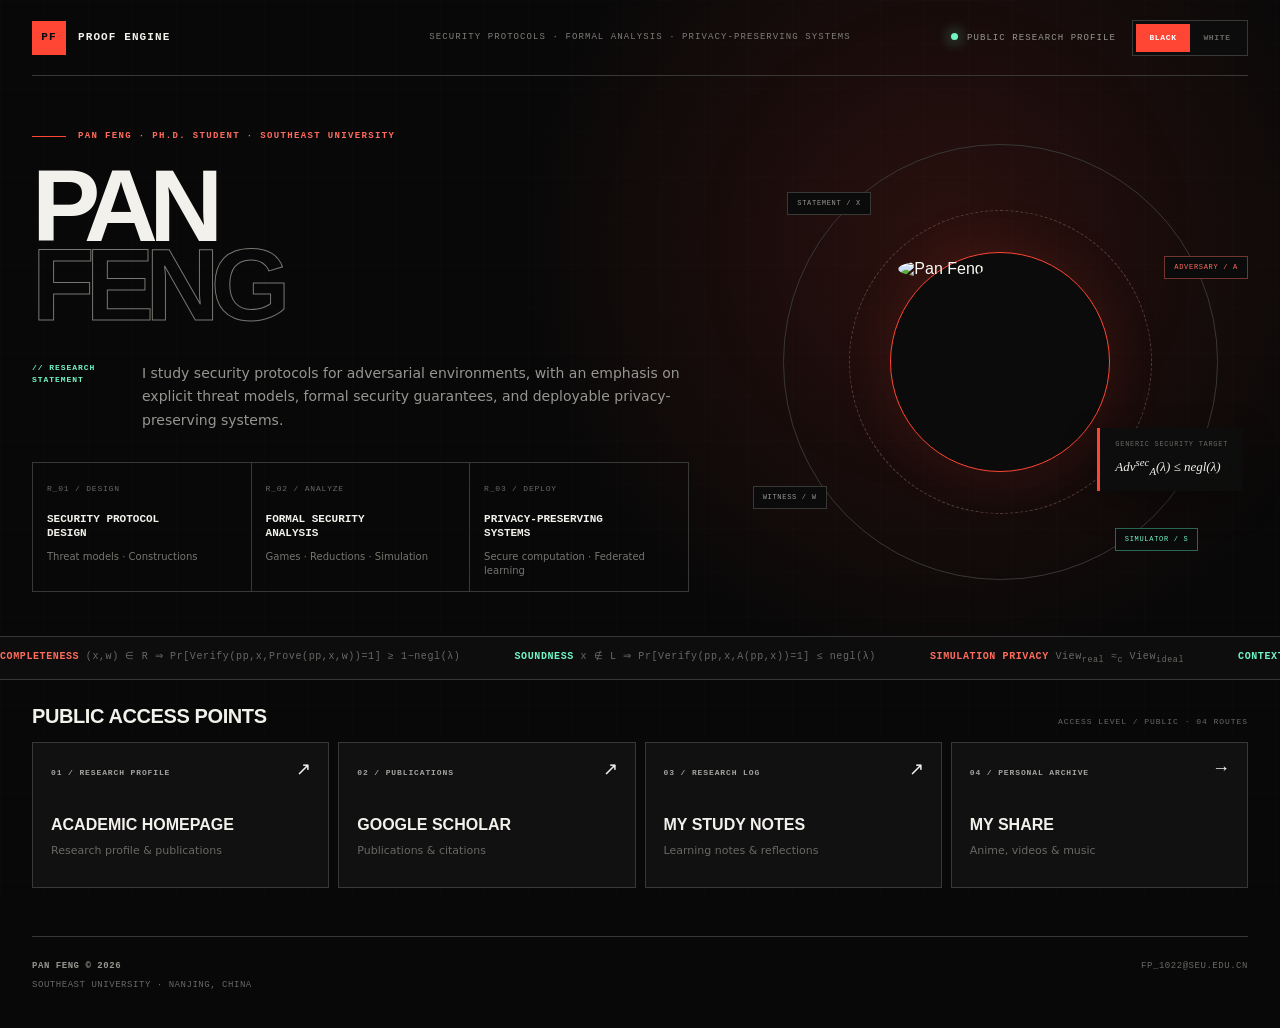
==== index.html @ b6667d45 "Redesign homepage and My Share themes" ====
<!doctype html>
<html lang="en" data-home-theme="black">
<head>
    <meta charset="utf-8">
    <meta name="viewport" content="width=device-width, initial-scale=1">
    <meta name="description" content="Pan Feng is a Ph.D. student at Southeast University researching security protocols, formal security analysis, and privacy-preserving systems.">
    <meta name="keywords" content="Pan Feng, Southeast University, cybersecurity, security protocols, cryptography, privacy-preserving systems">
    <meta name="theme-color" content="#080808">
    <title>Pan Feng | Cybersecurity Researcher</title>
    <link rel="icon" href="./static/img/favicon.svg" type="image/svg+xml">
    <link rel="alternate icon" href="./static/img/favicon.ico" sizes="any">
    <script>
        try {
            if (localStorage.getItem('homeTheme') === 'white') {
                document.documentElement.dataset.homeTheme = 'white';
            }
        } catch (error) {
            // The black theme remains the default when storage is unavailable.
        }
    </script>
    <link rel="stylesheet" href="./static/css/home-proof.css">
</head>
<body class="proof-page">
    <a class="skip-link" href="#main-content">Skip to main content</a>

    <div class="page-scan" aria-hidden="true"></div>

    <div class="proof-shell">
        <header class="proof-nav">
            <a class="proof-brand" href="./index.html" aria-label="Pan Feng home">
                <b>PF</b>
                <span>Proof Engine</span>
            </a>
            <p class="proof-nav-focus">Security protocols · Formal analysis · Privacy-preserving systems</p>
            <div class="proof-controls">
                <p class="proof-status"><span aria-hidden="true"></span>Public research profile</p>
                <div class="home-theme-switch" role="group" aria-label="Homepage color theme">
                    <button type="button" data-home-theme-option="black" aria-pressed="true">Black</button>
                    <button type="button" data-home-theme-option="white" aria-pressed="false">White</button>
                </div>
            </div>
        </header>

        <main id="main-content">
            <section class="proof-hero" aria-labelledby="page-title">
                <div class="proof-main">
                    <p class="proof-kicker">Pan Feng · Ph.D. Student · Southeast University</p>
                    <h1 class="proof-title" id="page-title">Pan <span>Feng</span></h1>

                    <div class="proof-intro">
                        <h2>Research statement</h2>
                        <p>I study security protocols for adversarial environments, with an emphasis on explicit threat models, formal security guarantees, and deployable privacy-preserving systems.</p>
                    </div>

                    <div class="proof-focus" aria-label="Research areas">
                        <article class="proof-focus-item">
                            <small>R_01 / DESIGN</small>
                            <h2>Security Protocol<br>Design</h2>
                            <p>Threat models · Constructions</p>
                        </article>
                        <article class="proof-focus-item">
                            <small>R_02 / ANALYZE</small>
                            <h2>Formal Security<br>Analysis</h2>
                            <p>Games · Reductions · Simulation</p>
                        </article>
                        <article class="proof-focus-item">
                            <small>R_03 / DEPLOY</small>
                            <h2>Privacy-Preserving<br>Systems</h2>
                            <p>Secure computation · Federated learning</p>
                        </article>
                    </div>
                </div>

                <aside class="proof-engine" aria-label="Cryptographic protocol visualization">
                    <div class="proof-ring" aria-hidden="true"></div>
                    <span class="proof-node node-statement">statement / x</span>
                    <span class="proof-node node-adversary">adversary / A</span>
                    <span class="proof-node node-simulator">simulator / S</span>
                    <span class="proof-node node-witness">witness / w</span>

                    <div class="proof-avatar">
                        <img src="./static/img/logo.jpg" alt="Pan Feng">
                    </div>

                    <div class="proof-engine-formula">
                        <small>Generic security target</small>
                        <span aria-label="The security advantage of adversary A is at most negligible in lambda">
                            Adv<sup>sec</sup><sub>A</sub>(&lambda;) &le; negl(&lambda;)
                        </span>
                    </div>
                </aside>
            </section>
        </main>
    </div>

    <section class="formula-ticker" aria-label="Generic cryptographic security notation">
        <p class="sr-only">The moving formulas illustrate generic notation for completeness, soundness, simulation privacy, and context binding. They are not claims about a specific protocol.</p>
        <div class="formula-ticker-track" aria-hidden="true">
            <span><b>COMPLETENESS</b> (x,w) &isin; R &Rightarrow; Pr[Verify(pp,x,Prove(pp,x,w))=1] &ge; 1&minus;negl(&lambda;)</span>
            <span><i>SOUNDNESS</i> x &notin; L &Rightarrow; Pr[Verify(pp,x,A(pp,x))=1] &le; negl(&lambda;)</span>
            <span><b>SIMULATION PRIVACY</b> View<sub>real</sub> &approx;<sub>c</sub> View<sub>ideal</sub></span>
            <span><i>CONTEXT BINDING</i> ctx := H(Encode(sid,id,stmt))</span>
            <span><b>COMPLETENESS</b> (x,w) &isin; R &Rightarrow; Pr[Verify(pp,x,Prove(pp,x,w))=1] &ge; 1&minus;negl(&lambda;)</span>
            <span><i>SOUNDNESS</i> x &notin; L &Rightarrow; Pr[Verify(pp,x,A(pp,x))=1] &le; negl(&lambda;)</span>
            <span><b>SIMULATION PRIVACY</b> View<sub>real</sub> &approx;<sub>c</sub> View<sub>ideal</sub></span>
            <span><i>CONTEXT BINDING</i> ctx := H(Encode(sid,id,stmt))</span>
        </div>
    </section>

    <div class="proof-shell">
        <section class="proof-directory" aria-labelledby="directory-title">
            <div class="proof-directory-head">
                <h2 id="directory-title">Public access points</h2>
                <p>Access level / Public · 04 routes</p>
            </div>

            <div class="proof-links">
                <a class="proof-link" href="https://scholar.fp1022.dpdns.org/" target="_blank" rel="noopener noreferrer">
                    <small>01 / RESEARCH PROFILE</small>
                    <span class="proof-link-arrow" aria-hidden="true">↗</span>
                    <h3>Academic Homepage</h3>
                    <p>Research profile &amp; publications</p>
                </a>
                <a class="proof-link" href="https://scholar.google.com/citations?hl=en&amp;user=NQzVlS8AAAAJ" target="_blank" rel="noopener noreferrer">
                    <small>02 / PUBLICATIONS</small>
                    <span class="proof-link-arrow" aria-hidden="true">↗</span>
                    <h3>Google Scholar</h3>
                    <p>Publications &amp; citations</p>
                </a>
                <a class="proof-link" href="https://blog.fp1022.dpdns.org/" target="_blank" rel="noopener noreferrer">
                    <small>03 / RESEARCH LOG</small>
                    <span class="proof-link-arrow" aria-hidden="true">↗</span>
                    <h3>My Study Notes</h3>
                    <p>Learning notes &amp; reflections</p>
                </a>
                <a class="proof-link" href="./share.html">
                    <small>04 / PERSONAL ARCHIVE</small>
                    <span class="proof-link-arrow" aria-hidden="true">→</span>
                    <h3>My Share</h3>
                    <p>Anime, videos &amp; music</p>
                </a>
            </div>
        </section>

        <footer class="proof-footer">
            <div>
                <strong>Pan Feng © 2026</strong>
                <span>Southeast University · Nanjing, China</span>
            </div>
            <div>
                <a href="mailto:fp_1022@seu.edu.cn">fp_1022@seu.edu.cn</a>
            </div>
        </footer>
    </div>

    <script src="./static/js/script.js" defer></script>
</body>
</html>
---- static/css/home-proof.css ----
@font-face {
    font-family: "Ubuntu Local";
    src: url("../fonts/Ubuntu-Regular.ttf") format("truetype");
    font-display: swap;
}

:root {
    color-scheme: dark;
    --page-bg: #080808;
    --panel-bg: #111111;
    --panel-deep: #0c0c0c;
    --text: #f2f1ec;
    --muted: #969690;
    --faint: #686864;
    --line: #383836;
    --signal: #ff4635;
    --signal-soft: #ff6c5d;
    --proof: #72f5c5;
    --spotlight: rgba(255, 70, 53, 0.14);
    --grid-color: rgba(255, 255, 255, 0.035);
    --scan-color: rgba(255, 70, 53, 0.08);
    --title-outline: #777772;
    --ring-dash: #57403c;
    --node-bg: #0b0b0b;
    --formula-bg: rgba(14, 14, 14, 0.9);
    --ticker-bg: #0d0d0d;
    --mx: 74%;
    --my: 24%;
}

html[data-home-theme="white"] {
    color-scheme: light;
    --page-bg: #edf0ee;
    --panel-bg: rgba(249, 250, 247, 0.82);
    --panel-deep: #f8faf8;
    --text: #111522;
    --muted: #4f595e;
    --faint: #788287;
    --line: #aeb8bc;
    --signal: #244bff;
    --signal-soft: #244bff;
    --proof: #ff5d37;
    --spotlight: rgba(36, 75, 255, 0.11);
    --grid-color: rgba(36, 75, 255, 0.065);
    --scan-color: rgba(36, 75, 255, 0.09);
    --title-outline: #244bff;
    --ring-dash: #8798df;
    --node-bg: #f8faf8;
    --formula-bg: rgba(248, 250, 248, 0.92);
    --ticker-bg: rgba(248, 250, 248, 0.86);
}

* {
    box-sizing: border-box;
}

html {
    min-height: 100%;
    background: var(--page-bg);
    scroll-behavior: smooth;
}

body {
    min-width: 320px;
    min-height: 100vh;
    margin: 0;
    overflow-x: hidden;
    color: var(--text);
    background:
        radial-gradient(circle at var(--mx) var(--my), var(--spotlight), transparent 27rem),
        var(--page-bg);
    font-family: "Segoe UI", "Helvetica Neue", Arial, sans-serif;
    transition: color 0.25s ease, background-color 0.25s ease, background-position 0.18s ease-out;
}

body::before {
    position: fixed;
    inset: 0;
    z-index: 0;
    content: "";
    pointer-events: none;
    opacity: 0.34;
    background:
        linear-gradient(var(--grid-color) 1px, transparent 1px),
        linear-gradient(90deg, var(--grid-color) 1px, transparent 1px);
    background-size: 44px 44px;
}

a {
    color: inherit;
    text-decoration: none;
    -webkit-tap-highlight-color: transparent;
}

button,
a {
    touch-action: manipulation;
}

.skip-link {
    position: fixed;
    z-index: 100;
    top: 12px;
    left: 12px;
    padding: 11px 14px;
    color: #080808;
    background: var(--proof);
    font: 700 12px/1 ui-monospace, SFMono-Regular, Consolas, monospace;
    transform: translateY(-160%);
}

.skip-link:focus {
    transform: translateY(0);
}

.sr-only {
    position: absolute;
    width: 1px;
    height: 1px;
    padding: 0;
    overflow: hidden;
    clip: rect(0, 0, 0, 0);
    white-space: nowrap;
    border: 0;
}

.page-scan {
    position: fixed;
    z-index: 5;
    top: -42vh;
    left: 0;
    width: 100%;
    height: 34vh;
    pointer-events: none;
    opacity: 0.35;
    background: linear-gradient(180deg, transparent, var(--scan-color), rgba(255, 255, 255, 0.045), transparent);
    animation: page-scan 8s linear infinite;
}

.proof-shell {
    position: relative;
    z-index: 1;
    width: min(1400px, calc(100% - 64px));
    margin: 0 auto;
}

.proof-nav {
    display: grid;
    grid-template-columns: 1fr auto 1fr;
    min-height: 76px;
    align-items: center;
    border-bottom: 1px solid var(--line);
}

.proof-brand {
    display: flex;
    width: max-content;
    align-items: center;
    gap: 12px;
    font: 800 11px/1 ui-monospace, SFMono-Regular, Consolas, monospace;
    letter-spacing: 0.1em;
    text-transform: uppercase;
}

.proof-brand b {
    display: grid;
    width: 34px;
    height: 34px;
    color: #080808;
    background: var(--signal);
    place-items: center;
}

.proof-nav-focus,
.proof-status {
    margin: 0;
    font: 9px/1 ui-monospace, SFMono-Regular, Consolas, monospace;
    letter-spacing: 0.12em;
    text-transform: uppercase;
}

.proof-nav-focus {
    color: #7d7d78;
}

.proof-status {
    color: var(--muted);
}

.proof-controls {
    display: flex;
    justify-self: end;
    align-items: center;
    gap: 16px;
}

.proof-status span {
    display: inline-block;
    width: 7px;
    height: 7px;
    margin-right: 9px;
    border-radius: 50%;
    background: var(--proof);
    box-shadow: 0 0 14px var(--proof);
    animation: status-pulse 1.8s ease-in-out infinite;
}

.home-theme-switch {
    display: flex;
    padding: 3px;
    border: 1px solid var(--line);
    background: var(--panel-deep);
}

.home-theme-switch button {
    min-width: 54px;
    height: 28px;
    padding: 0 9px;
    color: var(--faint);
    border: 0;
    background: transparent;
    cursor: pointer;
    font: 700 8px/1 ui-monospace, SFMono-Regular, Consolas, monospace;
    letter-spacing: 0.08em;
    text-transform: uppercase;
    transition: color 0.2s ease, background-color 0.2s ease;
}

.home-theme-switch button:hover {
    color: var(--text);
}

.home-theme-switch button[aria-pressed="true"] {
    color: #ffffff;
    background: var(--signal);
}

.home-theme-switch button:focus-visible {
    outline: 2px solid var(--proof);
    outline-offset: 3px;
}

.proof-hero {
    display: grid;
    grid-template-columns: minmax(0, 1.14fr) minmax(410px, 0.86fr);
    min-height: 560px;
    padding: 54px 0 42px;
    align-items: center;
    gap: clamp(28px, 5vw, 78px);
}

.proof-main {
    min-width: 0;
}

.proof-kicker {
    display: flex;
    margin: 0;
    align-items: center;
    gap: 12px;
    color: var(--signal-soft);
    font: 700 9px/1 ui-monospace, SFMono-Regular, Consolas, monospace;
    letter-spacing: 0.15em;
    text-transform: uppercase;
}

.proof-kicker::before {
    width: 34px;
    height: 1px;
    content: "";
    background: var(--signal);
}

.proof-title {
    margin: 26px 0 0;
    font: 900 clamp(68px, 8vw, 124px)/0.77 Arial, sans-serif;
    letter-spacing: -0.085em;
    text-transform: uppercase;
}

.proof-title span {
    display: block;
    color: transparent;
    -webkit-text-stroke: 1px var(--title-outline);
}

@supports not (-webkit-text-stroke: 1px #777772) {
    .proof-title span {
        color: var(--title-outline);
    }
}

.proof-intro {
    display: grid;
    grid-template-columns: 90px minmax(0, 560px);
    margin-top: 38px;
    gap: 20px;
}

.proof-intro h2 {
    margin: 0;
    color: var(--proof);
    font: 700 8px/1.45 ui-monospace, SFMono-Regular, Consolas, monospace;
    letter-spacing: 0.12em;
    text-transform: uppercase;
}

.proof-intro h2::before {
    content: "// ";
}

.proof-intro p {
    margin: 0;
    color: var(--muted);
    font: 14px/1.65 "Ubuntu Local", system-ui, sans-serif;
}

.proof-focus {
    display: grid;
    grid-template-columns: repeat(3, minmax(0, 1fr));
    margin-top: 30px;
    border-top: 1px solid var(--line);
    border-left: 1px solid var(--line);
}

.proof-focus-item {
    position: relative;
    min-height: 112px;
    padding: 14px;
    overflow: hidden;
    border-right: 1px solid var(--line);
    border-bottom: 1px solid var(--line);
}

.proof-focus-item::after {
    position: absolute;
    right: 100%;
    bottom: 0;
    width: 100%;
    height: 2px;
    content: "";
    background: var(--signal);
    animation: focus-scan 6s ease-in-out infinite;
}

.proof-focus-item:nth-child(2)::after {
    animation-delay: 2s;
}

.proof-focus-item:nth-child(3)::after {
    animation-delay: 4s;
}

.proof-focus-item small {
    color: var(--faint);
    font: 8px/1 ui-monospace, SFMono-Regular, Consolas, monospace;
    letter-spacing: 0.1em;
}

.proof-focus-item h2 {
    margin: 17px 0 0;
    color: var(--text);
    font: 700 11px/1.35 ui-monospace, SFMono-Regular, Consolas, monospace;
    text-transform: uppercase;
}

.proof-focus-item p {
    margin: 9px 0 0;
    color: #757570;
    font: 10px/1.35 "Ubuntu Local", system-ui, sans-serif;
}

.proof-engine {
    position: relative;
    display: grid;
    min-width: 0;
    min-height: 460px;
    place-items: center;
}

.proof-ring {
    position: absolute;
    width: min(34vw, 440px);
    aspect-ratio: 1;
    border: 1px solid var(--line);
    border-radius: 50%;
    animation: ring-spin 28s linear infinite;
}

.proof-ring::before {
    position: absolute;
    inset: 15%;
    content: "";
    border: 1px dashed var(--ring-dash);
    border-radius: 50%;
    animation: ring-spin-reverse 17s linear infinite;
}

.proof-ring::after {
    position: absolute;
    inset: 34%;
    content: "";
    border: 1px solid var(--line);
    border-radius: 50%;
}

.proof-node {
    position: absolute;
    z-index: 2;
    padding: 7px 9px;
    color: var(--muted);
    border: 1px solid var(--line);
    background: var(--node-bg);
    font: 7px/1 ui-monospace, SFMono-Regular, Consolas, monospace;
    letter-spacing: 0.1em;
    text-transform: uppercase;
}

.node-statement {
    top: 13%;
    left: 7%;
}

.node-adversary {
    top: 27%;
    right: 0;
    color: var(--signal-soft);
    border-color: #72362f;
}

.node-simulator {
    right: 10%;
    bottom: 9%;
    color: var(--proof);
    border-color: #2c6654;
}

.node-witness {
    bottom: 18%;
    left: 0;
}

.proof-avatar {
    position: relative;
    z-index: 2;
    width: min(18vw, 220px);
    aspect-ratio: 1;
    padding: 7px;
    border: 1px solid var(--signal);
    border-radius: 50%;
    background: var(--node-bg);
    box-shadow: 0 0 60px rgba(255, 70, 53, 0.13);
}

.proof-avatar img {
    width: 100%;
    height: 100%;
    border-radius: 50%;
    object-fit: cover;
    filter: saturate(0.88) contrast(1.08);
}

.proof-engine-formula {
    position: absolute;
    z-index: 3;
    right: 1%;
    bottom: 22%;
    padding: 13px 15px;
    color: var(--text);
    border-left: 3px solid var(--signal);
    background: var(--formula-bg);
    box-shadow: 0 12px 36px rgba(0, 0, 0, 0.3);
    backdrop-filter: blur(8px);
    font: italic 13px/1.3 Georgia, serif;
}

.proof-engine-formula small {
    display: block;
    margin-bottom: 7px;
    color: var(--faint);
    font: 7px/1 ui-monospace, SFMono-Regular, Consolas, monospace;
    letter-spacing: 0.1em;
    text-transform: uppercase;
}

.formula-ticker {
    position: relative;
    z-index: 1;
    overflow: hidden;
    border-top: 1px solid var(--line);
    border-bottom: 1px solid var(--line);
    background: var(--ticker-bg);
}

.formula-ticker-track {
    display: flex;
    width: max-content;
    padding: 15px 0;
    color: var(--faint);
    font: 10px/1 ui-monospace, SFMono-Regular, Consolas, monospace;
    letter-spacing: 0.06em;
    animation: formula-marquee 28s linear infinite;
}

.formula-ticker-track span {
    margin-right: 54px;
    white-space: nowrap;
}

.formula-ticker-track b {
    color: var(--signal-soft);
    font-weight: 600;
}

.formula-ticker-track i {
    color: var(--proof);
    font-style: normal;
    font-weight: 600;
}

.proof-directory {
    padding: 26px 0 48px;
}

.proof-directory-head {
    display: flex;
    margin-bottom: 16px;
    align-items: end;
    justify-content: space-between;
    gap: 24px;
}

.proof-directory-head h2 {
    margin: 0;
    font: 800 20px/1 Arial, sans-serif;
    letter-spacing: -0.02em;
    text-transform: uppercase;
}

.proof-directory-head p {
    margin: 0;
    color: var(--faint);
    font: 8px/1 ui-monospace, SFMono-Regular, Consolas, monospace;
    letter-spacing: 0.12em;
    text-transform: uppercase;
}

.proof-links {
    display: grid;
    grid-template-columns: repeat(4, minmax(0, 1fr));
    gap: 9px;
}

.proof-link {
    position: relative;
    min-height: 146px;
    padding: 18px;
    overflow: hidden;
    border: 1px solid var(--line);
    background: var(--panel-bg);
    transition: color 0.2s ease, border-color 0.2s ease, background-color 0.2s ease, transform 0.2s ease;
}

.proof-link:hover {
    color: #0a0a0a;
    border-color: var(--signal);
    background: var(--signal);
    transform: translateY(-4px);
}

.proof-link:focus-visible,
.proof-brand:focus-visible,
.proof-footer a:focus-visible {
    outline: 2px solid var(--proof);
    outline-offset: 4px;
}

.proof-link small {
    font: 700 8px/1 ui-monospace, SFMono-Regular, Consolas, monospace;
    letter-spacing: 0.11em;
    text-transform: uppercase;
    opacity: 0.65;
}

.proof-link-arrow {
    position: absolute;
    top: 15px;
    right: 17px;
    font-size: 18px;
    transition: transform 0.2s ease;
}

.proof-link:hover .proof-link-arrow {
    transform: translate(3px, -3px);
}

.proof-link h3 {
    margin: 36px 0 8px;
    font: 800 16px/1.2 Arial, sans-serif;
    text-transform: uppercase;
}

.proof-link p {
    margin: 0;
    color: var(--faint);
    font: 11px/1.4 "Ubuntu Local", system-ui, sans-serif;
}

.proof-link:hover p {
    color: #393936;
}

.proof-footer {
    display: flex;
    min-height: 92px;
    padding: 22px 0 30px;
    align-items: flex-start;
    justify-content: space-between;
    border-top: 1px solid var(--line);
    color: var(--faint);
    font: 9px/1.6 ui-monospace, SFMono-Regular, Consolas, monospace;
    letter-spacing: 0.06em;
    text-transform: uppercase;
}

.proof-footer div {
    display: flex;
    flex-direction: column;
    gap: 4px;
}

.proof-footer div:last-child {
    align-items: flex-end;
}

.proof-footer strong {
    color: var(--muted);
    font-weight: 600;
}

.proof-footer a {
    transition: color 0.2s ease;
}

.proof-footer a:hover {
    color: var(--proof);
}

html[data-home-theme="white"] .proof-brand b {
    color: #ffffff;
}

html[data-home-theme="white"] .proof-focus-item,
html[data-home-theme="white"] .proof-link {
    background: rgba(249, 250, 247, 0.72);
}

html[data-home-theme="white"] .node-adversary {
    color: var(--signal);
    border-color: rgba(36, 75, 255, 0.48);
}

html[data-home-theme="white"] .node-simulator {
    color: var(--proof);
    border-color: rgba(255, 93, 55, 0.55);
}

html[data-home-theme="white"] .proof-avatar {
    box-shadow: 0 0 60px rgba(36, 75, 255, 0.14);
}

html[data-home-theme="white"] .proof-link:hover {
    color: #ffffff;
}

html[data-home-theme="white"] .proof-link:hover p {
    color: rgba(255, 255, 255, 0.78);
}

html[data-home-theme="white"] .proof-footer a:hover {
    color: var(--signal);
}

@keyframes page-scan {
    to { transform: translateY(150vh); }
}

@keyframes status-pulse {
    50% { opacity: 0.35; box-shadow: 0 0 4px var(--proof); }
}

@keyframes ring-spin {
    to { transform: rotate(360deg); }
}

@keyframes ring-spin-reverse {
    to { transform: rotate(-720deg); }
}

@keyframes focus-scan {
    0%, 18% { right: 100%; }
    36%, 52% { right: 0; }
    70%, 100% { right: -100%; }
}

@keyframes formula-marquee {
    to { transform: translateX(-50%); }
}

@media (max-width: 980px) {
    .proof-shell {
        width: min(100% - 40px, 760px);
    }

    .proof-nav {
        grid-template-columns: 1fr auto;
    }

    .proof-nav-focus {
        display: none;
    }

    .proof-hero {
        grid-template-columns: 1fr;
        gap: 36px;
    }

    .proof-engine {
        min-height: 470px;
    }

    .proof-ring {
        width: min(75vw, 430px);
    }

    .proof-avatar {
        width: min(38vw, 210px);
    }

    .proof-links {
        grid-template-columns: repeat(2, minmax(0, 1fr));
    }
}

@media (max-width: 560px) {
    .proof-shell {
        width: calc(100% - 28px);
    }

    .proof-nav {
        min-height: 66px;
    }

    .proof-brand span {
        display: none;
    }

    .proof-status {
        display: none;
    }

    .proof-hero {
        min-height: auto;
        padding-top: 54px;
    }

    .proof-title {
        font-size: clamp(62px, 18vw, 82px);
    }

    .proof-intro {
        grid-template-columns: 1fr;
        gap: 10px;
    }

    .proof-intro p {
        font-size: 13px;
    }

    .proof-focus {
        grid-template-columns: 1fr;
    }

    .proof-focus-item {
        min-height: 104px;
    }

    .proof-engine {
        min-height: 390px;
    }

    .proof-ring {
        width: min(88vw, 360px);
    }

    .proof-avatar {
        width: min(42vw, 165px);
    }

    .proof-engine-formula {
        right: 0;
        bottom: 17%;
        font-size: 11px;
    }

    .proof-node {
        font-size: 6px;
    }

    .node-statement {
        left: 0;
    }

    .node-adversary {
        right: 0;
    }

    .formula-ticker-track {
        font-size: 9px;
    }

    .proof-directory-head {
        align-items: flex-start;
        flex-direction: column;
        gap: 8px;
    }

    .proof-links {
        grid-template-columns: 1fr;
    }

    .proof-link {
        min-height: 132px;
    }

    .proof-footer {
        flex-direction: column;
        gap: 20px;
    }

    .proof-footer div:last-child {
        align-items: flex-start;
    }
}

@media (prefers-reduced-motion: reduce) {
    html {
        scroll-behavior: auto;
    }

    *,
    *::before,
    *::after {
        animation-duration: 0.01ms !important;
        animation-iteration-count: 1 !important;
        transition-duration: 0.01ms !important;
    }

    .formula-ticker-track {
        transform: none;
    }
}
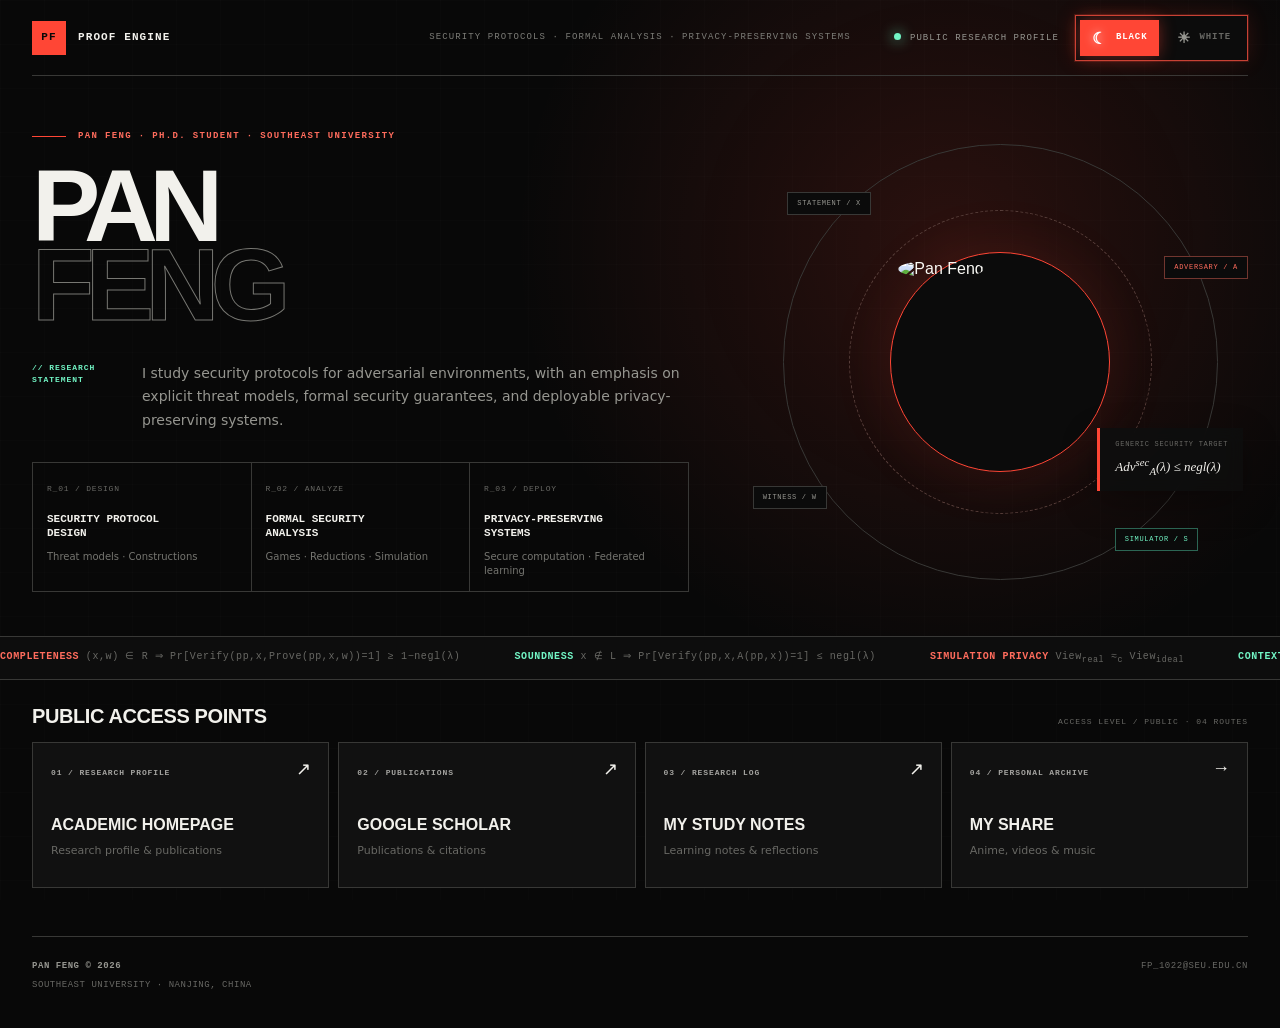
==== commit 3a68c402: "Make theme switch more prominent" ====
--- a/index.html
+++ b/index.html
@@ -35,8 +35,8 @@
             <div class="proof-controls">
                 <p class="proof-status"><span aria-hidden="true"></span>Public research profile</p>
                 <div class="home-theme-switch" role="group" aria-label="Homepage color theme">
-                    <button type="button" data-home-theme-option="black" aria-pressed="true">Black</button>
-                    <button type="button" data-home-theme-option="white" aria-pressed="false">White</button>
+                    <button type="button" data-home-theme-option="black" aria-pressed="true"><span class="theme-symbol" aria-hidden="true">☾</span>Black</button>
+                    <button type="button" data-home-theme-option="white" aria-pressed="false"><span class="theme-symbol" aria-hidden="true">☀</span>White</button>
                 </div>
             </div>
         </header>
--- a/static/css/home-proof.css
+++ b/static/css/home-proof.css
@@ -206,33 +206,63 @@
 }
 
 .home-theme-switch {
+    position: relative;
     display: flex;
-    padding: 3px;
-    border: 1px solid var(--line);
+    padding: 4px;
+    gap: 4px;
+    border: 1px solid color-mix(in srgb, var(--signal) 72%, var(--line));
     background: var(--panel-deep);
+    box-shadow:
+        0 0 0 1px color-mix(in srgb, var(--signal) 18%, transparent),
+        0 0 22px var(--spotlight);
 }
 
 .home-theme-switch button {
-    min-width: 54px;
-    height: 28px;
-    padding: 0 9px;
+    position: relative;
+    display: inline-flex;
+    min-width: 70px;
+    height: 36px;
+    padding: 0 11px;
     color: var(--faint);
-    border: 0;
+    border: 1px solid transparent;
     background: transparent;
     cursor: pointer;
-    font: 700 8px/1 ui-monospace, SFMono-Regular, Consolas, monospace;
-    letter-spacing: 0.08em;
-    text-transform: uppercase;
-    transition: color 0.2s ease, background-color 0.2s ease;
+    align-items: center;
+    justify-content: center;
+    gap: 8px;
+    font: 800 9px/1 ui-monospace, SFMono-Regular, Consolas, monospace;
+    letter-spacing: 0.1em;
+    text-transform: uppercase;
+    transition: color 0.2s ease, background-color 0.2s ease, border-color 0.2s ease, box-shadow 0.2s ease;
+}
+
+.theme-symbol {
+    display: inline-grid;
+    width: 16px;
+    height: 16px;
+    color: var(--muted);
+    place-items: center;
+    font: 700 15px/1 "Segoe UI Symbol", "Arial Unicode MS", sans-serif;
+    transition: color 0.2s ease, text-shadow 0.2s ease, transform 0.2s ease;
 }
 
 .home-theme-switch button:hover {
     color: var(--text);
+    border-color: var(--line);
+    background: color-mix(in srgb, var(--signal) 7%, transparent);
 }
 
 .home-theme-switch button[aria-pressed="true"] {
     color: #ffffff;
+    border-color: var(--signal);
     background: var(--signal);
+    box-shadow: 0 0 16px color-mix(in srgb, var(--signal) 42%, transparent);
+}
+
+.home-theme-switch button[aria-pressed="true"] .theme-symbol {
+    color: #ffffff;
+    text-shadow: 0 0 9px rgba(255, 255, 255, 0.78);
+    transform: scale(1.08);
 }
 
 .home-theme-switch button:focus-visible {
@@ -759,6 +789,13 @@
         display: none;
     }
 
+    .home-theme-switch button {
+        min-width: 58px;
+        height: 34px;
+        padding-inline: 8px;
+        gap: 6px;
+    }
+
     .proof-hero {
         min-height: auto;
         padding-top: 54px;
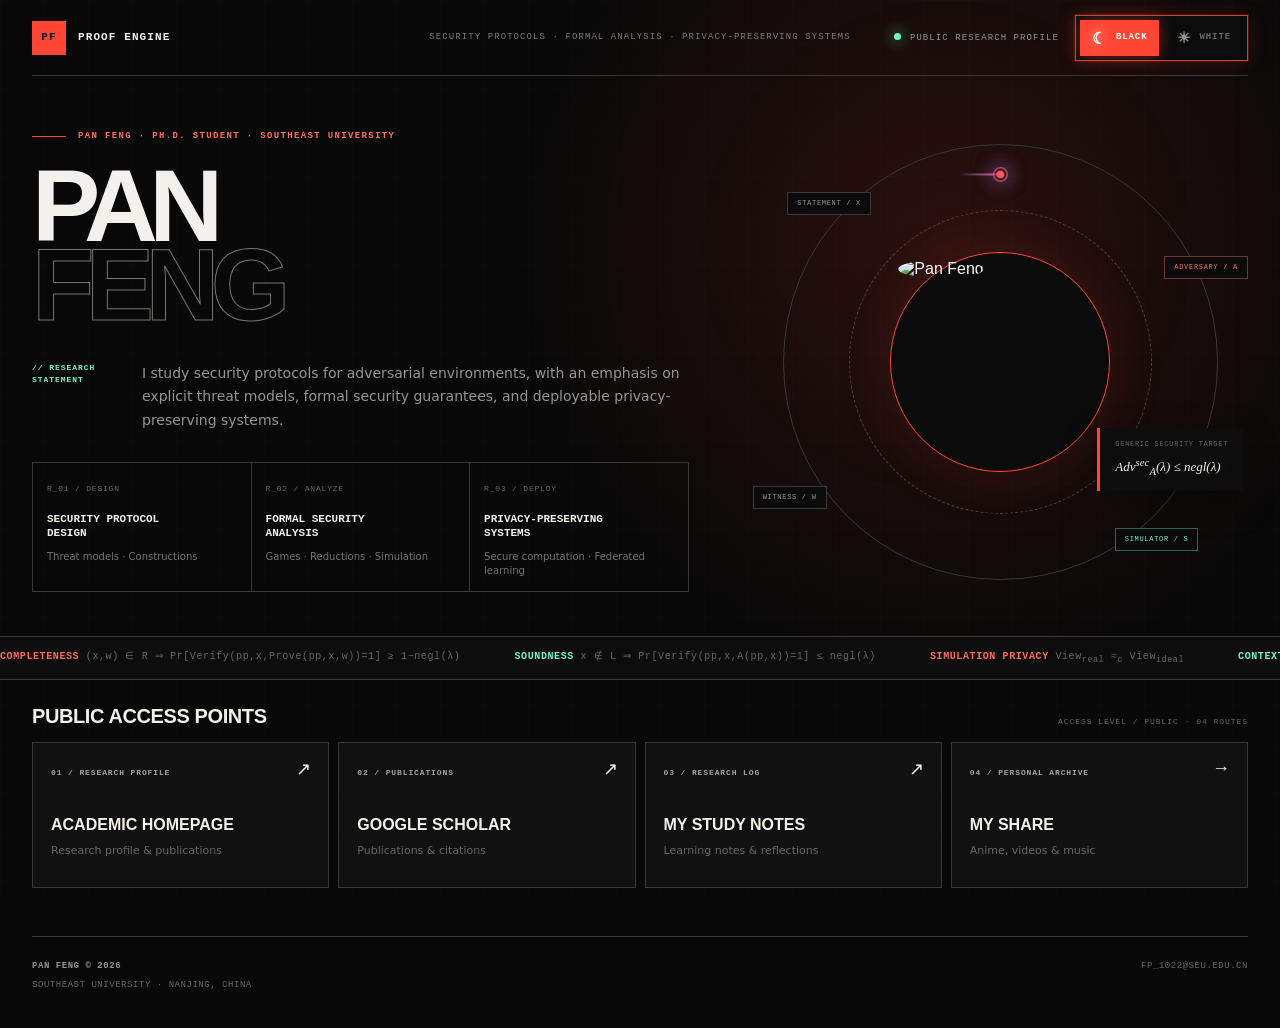
==== commit ac3364f4: "Add adversarial orbit animation" ====
--- a/index.html
+++ b/index.html
@@ -73,6 +73,14 @@
 
                 <aside class="proof-engine" aria-label="Cryptographic protocol visualization">
                     <div class="proof-ring" aria-hidden="true"></div>
+                    <div class="proof-agent-orbit" aria-hidden="true">
+                        <div class="proof-agent-track proof-agent-track-blue">
+                            <span class="proof-agent proof-agent-blue"></span>
+                        </div>
+                        <div class="proof-agent-track proof-agent-track-red">
+                            <span class="proof-agent proof-agent-red"></span>
+                        </div>
+                    </div>
                     <span class="proof-node node-statement">statement / x</span>
                     <span class="proof-node node-adversary">adversary / A</span>
                     <span class="proof-node node-simulator">simulator / S</span>
--- a/static/css/home-proof.css
+++ b/static/css/home-proof.css
@@ -434,6 +434,69 @@
     border-radius: 50%;
 }
 
+.proof-agent-orbit {
+    position: absolute;
+    z-index: 4;
+    top: 50%;
+    left: 50%;
+    width: min(34vw, 440px);
+    aspect-ratio: 1;
+    pointer-events: none;
+    transform: translate(-50%, -50%);
+}
+
+.proof-agent-track {
+    position: absolute;
+    inset: 7%;
+    border-radius: 50%;
+    animation: proof-agent-chase 9s linear infinite;
+    will-change: transform;
+}
+
+.proof-agent-track-red {
+    animation-duration: 11.5s;
+    animation-delay: -4.2s;
+}
+
+.proof-agent {
+    position: absolute;
+    top: -6px;
+    left: 50%;
+    width: 12px;
+    height: 12px;
+    border: 2px solid var(--page-bg);
+    border-radius: 50%;
+    transform: translateX(-50%);
+}
+
+.proof-agent::after {
+    position: absolute;
+    top: 3px;
+    right: 8px;
+    width: 38px;
+    height: 2px;
+    content: "";
+    opacity: 0.82;
+}
+
+.proof-agent-blue {
+    background: #3f6cff;
+    box-shadow: 0 0 0 1px #3f6cff, 0 0 20px rgba(63, 108, 255, 0.9);
+}
+
+.proof-agent-blue::after {
+    background: linear-gradient(90deg, transparent, rgba(63, 108, 255, 0.88));
+}
+
+.proof-agent-red {
+    background: #ff5967;
+    box-shadow: 0 0 0 1px #ff5967, 0 0 20px rgba(255, 89, 103, 0.84);
+}
+
+.proof-agent-red::after {
+    background: linear-gradient(90deg, transparent, rgba(255, 89, 103, 0.86));
+}
+
 .proof-node {
     position: absolute;
     z-index: 2;
@@ -727,6 +790,10 @@
     to { transform: rotate(-720deg); }
 }
 
+@keyframes proof-agent-chase {
+    to { transform: rotate(1turn); }
+}
+
 @keyframes focus-scan {
     0%, 18% { right: 100%; }
     36%, 52% { right: 0; }
@@ -759,7 +826,8 @@
         min-height: 470px;
     }
 
-    .proof-ring {
+    .proof-ring,
+    .proof-agent-orbit {
         width: min(75vw, 430px);
     }
 
@@ -826,7 +894,8 @@
         min-height: 390px;
     }
 
-    .proof-ring {
+    .proof-ring,
+    .proof-agent-orbit {
         width: min(88vw, 360px);
     }
 
